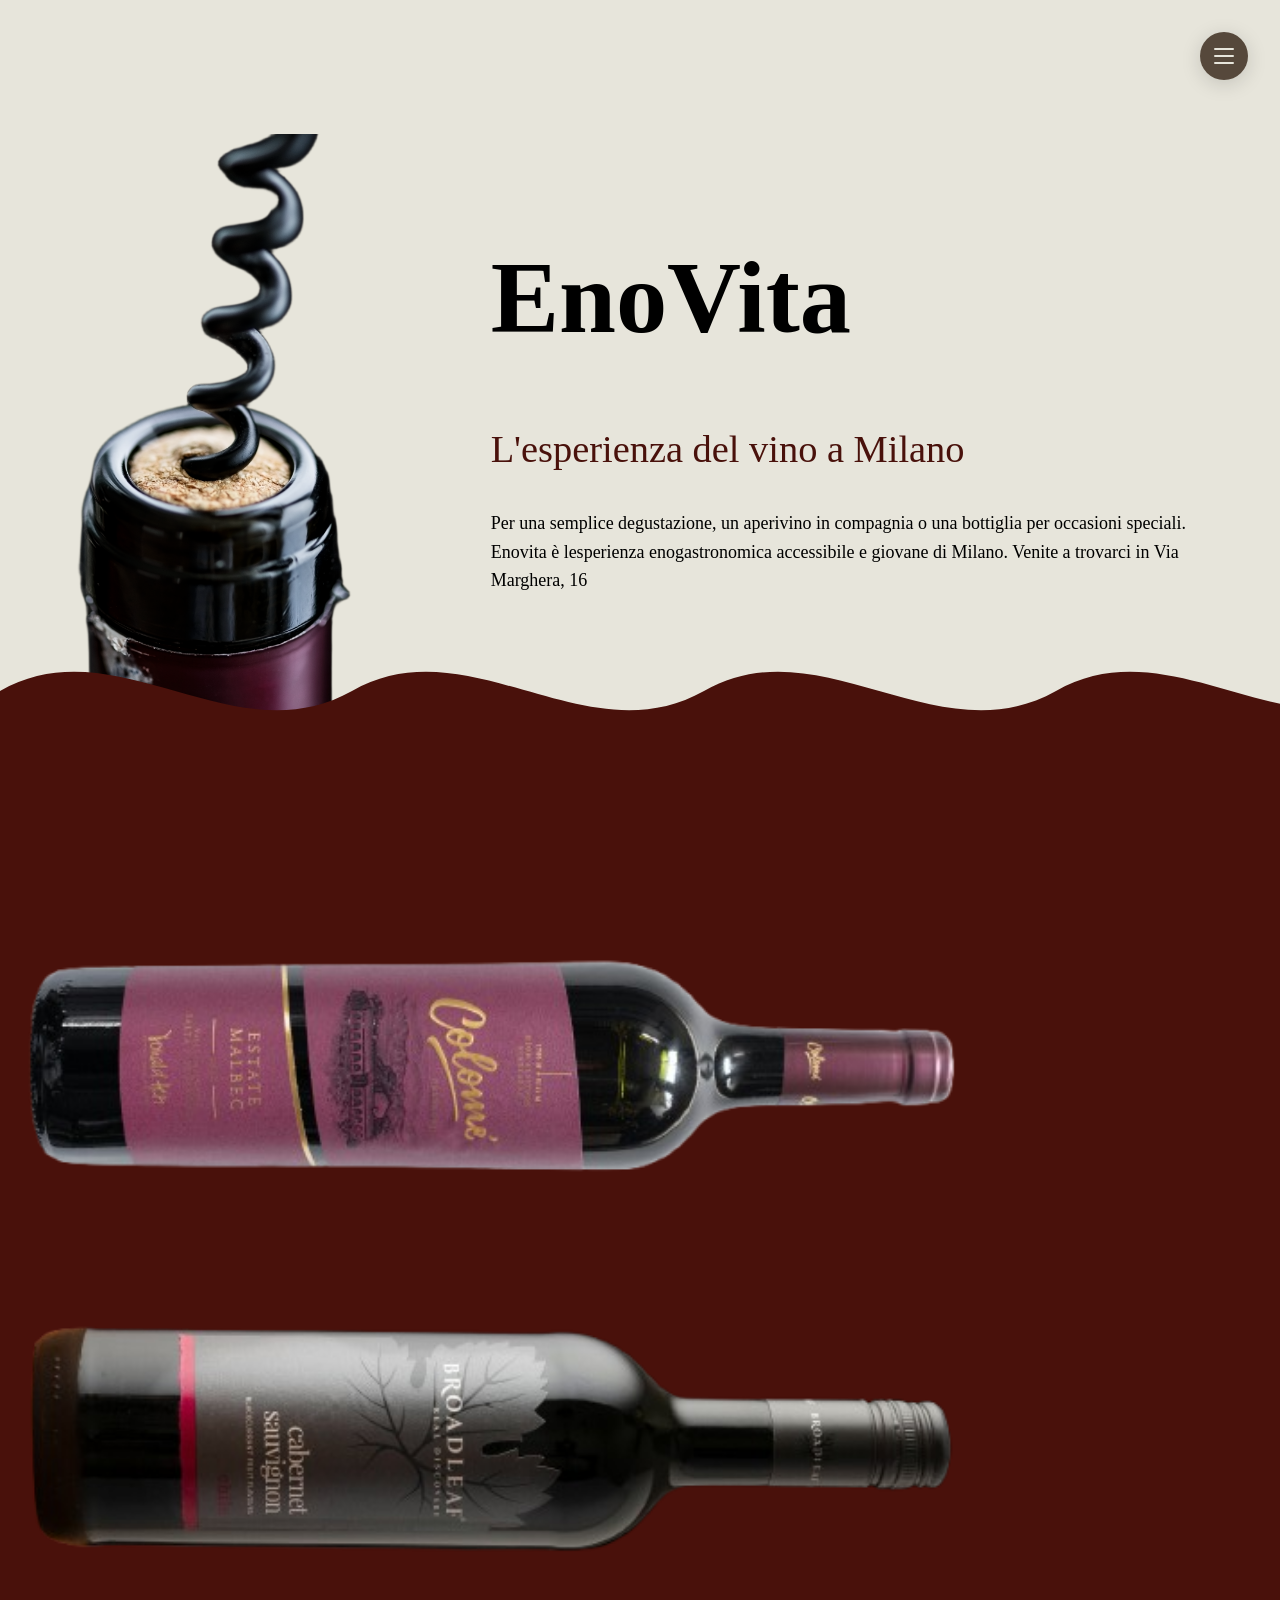
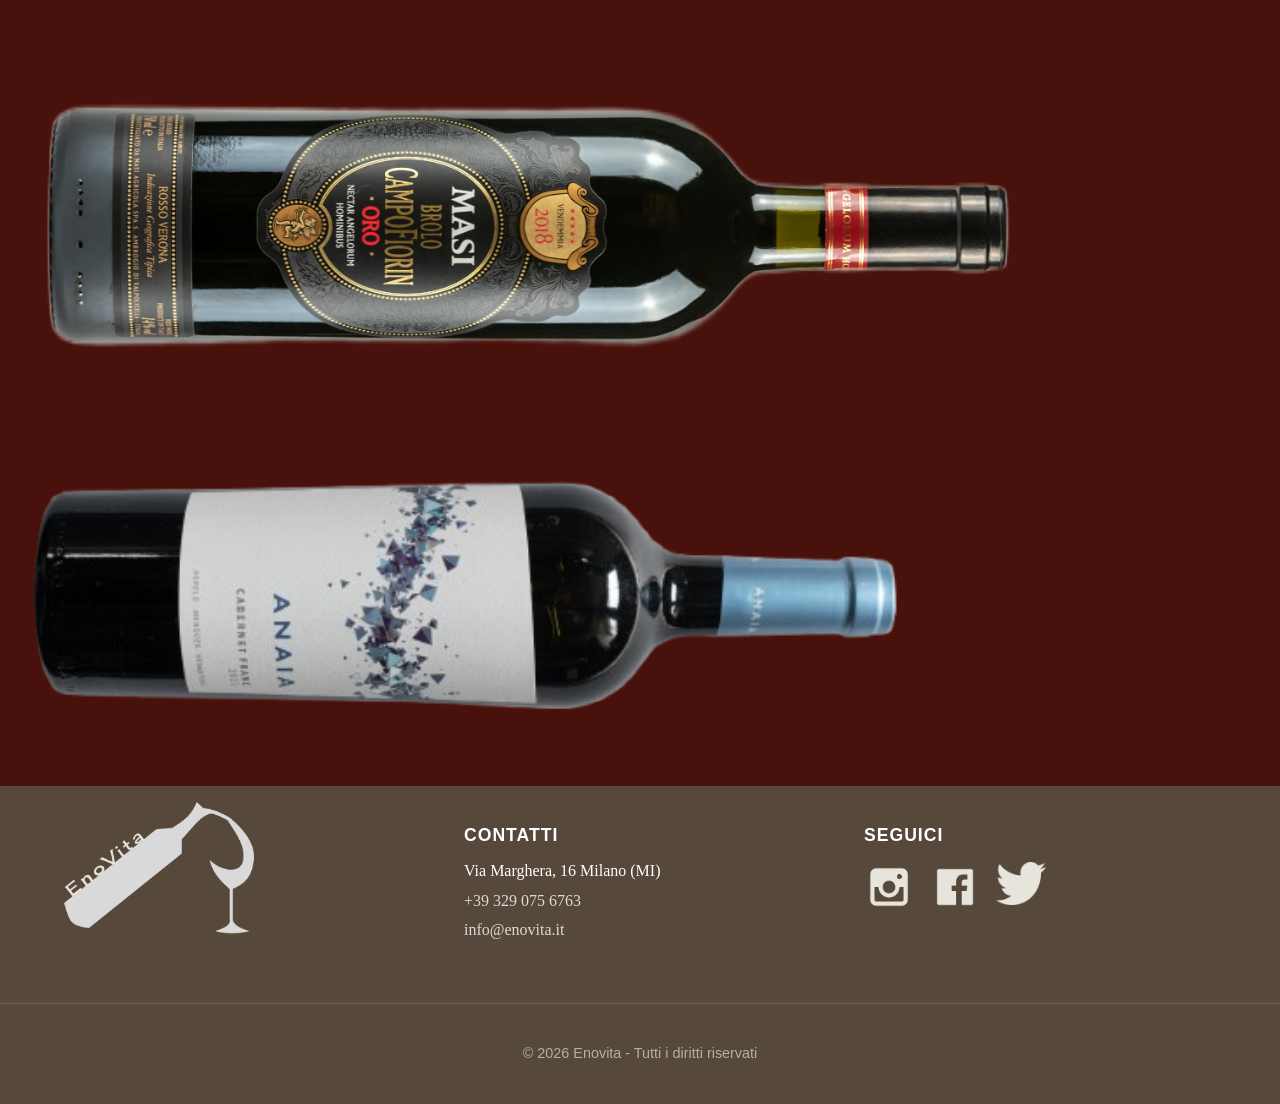
==== Index.html @ 4147557d "Progetto vini primo commit" ====
<!DOCTYPE html>
<html lang="it">   
    <head> 
        <meta charset="UTF-8">
        <meta name= "description" content="Sito Enovita">
        <meta name="viewport" content="width=device-width, initial-scale=1.0">
        <title>Enovita</title>
        <link rel="stylesheet" href="./css/main.css">
        <style>   .hero__content { visibility: visible !important; }
        </style>
    </head>

    <body>
        
            <button class="menu-fab" aria-label="Menu">
                <span></span><span></span><span></span>
            </button>
            <nav class="menu">
                <ul class="menu__list">
                    <li><a href="./menu.html">Menu Completo</a></li>
                    <li><a href="./form.html">Prenotazione</a></li>
                </ul>
            </nav>
        

        <main>

            <section class="hero">
                <div class="hero__image">
                    <img src="./img homepage/img_homepage.png" alt="tappo di bottiglia di vino"
                    loading="lazy" width="800" height="1000">
                </div> 

                <div class="hero__content">
                    <h1>EnoVita</h1>
                    <h2>L'esperienza del vino a Milano</h2>
                    <p>Per una semplice degustazione, un aperivino in compagnia o una 
                        bottiglia per occasioni speciali. Enovita è 
                        lesperienza enogastronomica accessibile e giovane di Milano. Venite a trovarci in Via Marghera, 16 
                    </p>
                </div>
            </section>

            <section class="wine">
                <div class="wine__fill">
                    <div class="wine__liquid">
                        <svg class="wine__wave" viewBox="0 0 1400 60" preserveAspectRatio="none" xmlns="http://www.w3.org/2000/svg">
                            <path d="
                            M0,30
                            C58,10 116,50 175,30
                            C233,10 291,50 350,30
                            C408,10 466,50 525,30
                            C583,10 641,50 700,30
                            C758,10 816,50 875,30
                            C933,10 991,50 1050,30
                            C1108,10 1166,50 1225,30
                            C1283,10 1341,50 1400,30
                            L1400,60 L0,60 Z
                            " fill="#49110B"/>
                        </svg>
                    </div>
                </div>

                <ul class="wine__list">
                    <li class="wine-card">
                        <img src="./img homepage/vino1.png" alt="Colomé Estate Malbec">
                        <div class="wine-card__info">
                            <h2>Colomé Estate Malbec</h2>
                            <p>rosso dagli aromi fruttati, note floreali e un pizzico di spezie. 
                                Perfetto con salumi e formaggi stagionati</p>
                        </div>
                    </li>

                    <li class="wine-card">
                        <img src="./img homepage/vino2.png" alt="Cabarmet Sauvignon">
                        <div class="wine-card__info">
                            <h2>Cabarmet Sauvignon</h2>
                            <p>il classico sapore di frutti neri, sottobasco e tabacco
                                con una nota acerba di cedro e l'abbraccio dolce della vaniglia.
                                Perfetto per ogni tipo di aperivino
                            </p>
                        </div>
                    </li>

                    <li class="wine-card">
                        <img src="./img homepage/vino3.png" alt="Masi Brolo Campofiorini Oro">
                        <div class="wine-card__info">
                           <h2>Masi Brolo Campofiorin Oro</h2>
                            <p> un vino maturo e vellutato, adatto a chi ama
                                le noti dolci di vaniglia e cacao. Le uve Corvina
                                gli donano un profilo vellutato che si sposa
                                con ogni tipo di pasto.
                            </p>
                        </div>
                    </li>

                    <li class="wine-card">
                        <img src="./img homepage/vino4.png" alt="Sauvignon di Anaia">
                        <div class="wine-card__info">
                            <h2>Cabarmet Sauvignon di Anaia</h2>
                            <p>Una variazione del classico rosso fermo, che si distingue
                                per la nota pepata e il volume corposo che rimane
                                a lungo in bocca, accompagnando ogni boccone.
                            </p>
                        </div>
                    </li>
                </ul>
            </section>
        </main>
        
        <footer class="footer">

        <div class="footer__container">

        <!-- Logo + descrizione -->
            <div class="footer__brand">
                <img src="./img footer/logo_Eno.png" alt="Enovita logo">
            </div>

        <!-- Contatti -->
            <div class="footer__contacts">
                <h4>Contatti</h4>
                <ul>
                    <li>Via Marghera, 16 Milano (MI)</li>
                    <li><a href="tel:+393290756763">+39 329 075 6763</a></li>
                    <li><a href="mailto:info@enovita.it">info@enovita.it</a></li>
                </ul>
            </div>

        <!-- Social -->
            <div class="footer__social">
                <h4>Seguici</h4>
                <div class="social__icons">
                    <a href="#"><img src="./img footer/Insta_icon.png" alt="Instagram"></a>
                    <a href="#"><img src="./img footer/Facebook_icon.png" alt="Facebook"></a>
                    <a href="#"><img src="./img footer/twitter_icon.png" alt="Twitter"></a>
                </div>
            </div>

        </div>

        <div class="footer__bottom">
            <p>© 2026 Enovita - Tutti i diritti riservati</p>
        </div>

        </footer>
            <script>
            document.addEventListener('DOMContentLoaded', () => {

            const heroRef = document.querySelector(".hero");
            const liquid  = document.querySelector(".wine__liquid");
            const fab     = document.querySelector('.menu-fab');
            const nav     = document.querySelector('.menu');

            console.log('JS caricato', liquid, heroRef); // ← aggiungi qui


            // Onda vino
            window.addEventListener("scroll", () => {
                const rect = heroRef.getBoundingClientRect();
                const windowHeight = window.innerHeight;
                const isMobile = window.innerWidth <= 768;

                let clamped;
                if (isMobile) {
                    const progress = -rect.top / 1000;
                    clamped = Math.max(0, Math.min(1, progress));
                } else {
                    const start = windowHeight * 0.5;
                    const end = -rect.height;
                    const progress = (start - rect.top) / (start - end);
                    clamped = Math.max(0, Math.min(1, progress));
                }

                if (isMobile) {
                    const minPx = 80;
                    const maxPx = 300;
                    const liqPx = minPx + (clamped * (maxPx - minPx));
                    liquid.style.height = Math.min(liqPx, maxPx) + "px";
                } else {
                    liquid.style.height = Math.min(Math.max(clamped * 300, 20), 300) + "%";
                }

                liquid.style.zIndex = "300";
                            
            });

            
        
            fab.addEventListener('click', (e) => {
                if (!isDragging) {
                    e.stopPropagation();
                    const isOpen = nav.classList.toggle('menu--open');
                    fab.classList.toggle('is-open', isOpen);
                }
            });

            document.addEventListener('click', (e) => {
                if (!nav.contains(e.target) && !fab.contains(e.target)) {
                    nav.classList.remove('menu--open');
                    fab.classList.remove('is-open');
                }
            });

            let isDragging = false;
            let startX, startY, startLeft, startTop;

            fab.addEventListener('mousedown', (e) => {
                isDragging = false;
                startX = e.clientX;
                startY = e.clientY;
                const rect = fab.getBoundingClientRect();
                startLeft = rect.left;
                startTop = rect.top;

                const onMouseMove = (e) => {
                    const dx = e.clientX - startX;
                    const dy = e.clientY - startY;

                    if (Math.abs(dx) > 4 || Math.abs(dy) > 4) {
                        isDragging = true;
                    }

                    if (isDragging) {
                        fab.style.left = startLeft + dx + 'px';
                        fab.style.top  = startTop  + dy + 'px';
                        fab.style.right = 'auto';
                    }
                };

                const onMouseUp = () => {
                    document.removeEventListener('mousemove', onMouseMove);
                    document.removeEventListener('mouseup', onMouseUp);
                    setTimeout(() => { isDragging = false; }, 10);
                };

                document.addEventListener('mousemove', onMouseMove);
                document.addEventListener('mouseup', onMouseUp);
            });

        });
        </script>
    </body>
</html>
---- css/main.css ----
:root {
  /* COLORI */
  --wine-red:#49110B;
  --beige-bg:#E7E5DB;
  --green-dark:#56483B;
  --black:#191A1E;
  --white: #FDFCF8;
  --beige-dark: #D4D2C8;
  /*TIPOGRAFIA*/
  --font-primary: 'Montserrat', sans-serif;
  --font-secondary: 'Arimo', sans-serif;
  --font-size-base:32px;
  --font-size-h1:120px;
  --font-size-h2:48px;
  /* SPACING */
  --space-xs: 0.25rem;
  --space-sm: 0.5rem;
  --space-md: 1rem;
  --space-lg: 2rem;
  --space-xl: 4rem;
  /* ANIMAZIONE */
  --ease-standard: cubic-bezier(0.4, 0, 0.2, 1);
  --ease-fluid: cubic-bezier(0.65, 0, 0.35, 1);
  --duration-fast: 0.2s;
  --duration-medium: 0.4s;
  --duration-slow: 0.8s;
  /*ANIMAZIONE ONDA VINO*/
  --wave-height:30px;
  --wave-speed:6s;
  --liquid-shift:10px;
  /* Z-INDEX  */
  --z-base: 1;
  --z-header: 10;
  --z-menu: 20;
  --z-overlay: 30;
  --z-modal: 40; }

.header {
  position: fixed;
  top: 0;
  width: 100%;
  padding: var(--space-md) var(--space-lg);
  background: var(--beige-bg);
  display: flex;
  justify-content: space-between;
  align-items: center;
  z-index: var(--z-header);
  overflow: visible; }
  .header__brand {
    font-family: var(--font-primary);
    font-size: 1.5rem; }
  .header__menu {
    background: var(--wine-red);
    border: none;
    cursor: pointer;
    position: relative;
    z-index: 50; }
    .header__menu span {
      display: block;
      width: 24px;
      height: 2px;
      background: var(--beige-bg);
      margin: 5px 0; }

.home-btn {
  position: fixed;
  top: 1.5rem;
  right: 1.5rem;
  z-index: 100;
  width: 44px;
  height: 44px;
  border-radius: 50%;
  background: var(--beige-bg);
  border: 1.5px solid rgba(0, 0, 0, 0.1);
  display: flex;
  align-items: center;
  justify-content: center;
  box-shadow: 0 2px 12px rgba(0, 0, 0, 0.1);
  text-decoration: none;
  transition: transform var(--duration-medium) var(--ease-standard); }
  .home-btn:hover {
    transform: scale(1.08);
    box-shadow: 0 4px 20px rgba(0, 0, 0, 0.15); }
  .home-btn svg {
    width: 18px;
    height: 18px;
    fill: var(--black); }

.hero {
  position: relative;
  z-index: -1;
  overflow: visible;
  display: grid;
  grid-template-columns: 1fr 2fr;
  min-height: calc(100vh - 80px);
  background: var(--beige-bg);
  padding-top: 30px;
  align-content: center; }
  .hero__content {
    padding: var(--space-xl);
    display: flex;
    flex-direction: column;
    justify-content: center;
    transform: translateY(-40px); }
  .hero__image {
    overflow: hidden; }
    .hero__image img {
      width: 100%;
      height: 100%;
      object-fit: fill;
      transition: transform var(--duration-slow) var(--ease-fluid); }
    .hero__image:hover img {
      transform: scale(1.05); }
  .hero h1 {
    font-size: clamp(60px, 8vw, 110px);
    line-height: 0.5; }
  .hero h2 {
    font-size: clamp(24px, 3vw, 42px);
    font-weight: 400;
    line-height: 0.5;
    color: var(--wine-red); }
  .hero p {
    font-size: clamp(18px, 1.4vw, 24px);
    max-width: 980px;
    line-height: 1.6; }

@media (max-width: 768px) {
  .hero {
    grid-template-columns: 1fr;
    min-height: auto;
    position: relative; }

  .hero__image {
    position: absolute;
    inset: 0;
    height: 100vh;
    z-index: -5;
    width: 50%;
    filter: blur(7px); }
    .hero__image img {
      width: 100%;
      height: 100%;
      object-fit: cover; }

  .hero__content {
    position: relative;
    z-index: 1;
    text-align: left;
    max-width: 100%;
    padding-left: 45%;
    font-family: var(--secondary-font); }
    .hero__content h1 {
      font-size: clamp(60px, 8vw, 110px);
      line-height: 0.5; }
    .hero__content h2 {
      font-size: clamp(24px, 3vw, 42px);
      font-weight: 400;
      line-height: 1.5;
      color: var(--wine-red); }
    .hero__content p {
      font-size: clamp(18px, 1.4vw, 24px);
      max-width: 980px;
      line-height: 1.6; } }
.menu-fab {
  position: fixed;
  top: 2rem;
  right: 2rem;
  z-index: 1000;
  width: 48px;
  height: 48px;
  border-radius: 50%;
  background: var(--green-dark);
  border: none;
  cursor: grab;
  display: flex;
  flex-direction: column;
  align-items: center;
  justify-content: center;
  gap: 5px;
  box-shadow: 0 4px 20px rgba(0, 0, 0, 0.15);
  transition: box-shadow 0.2s, transform 0.2s;
  user-select: none; }
  .menu-fab:active {
    cursor: grabbing;
    box-shadow: 0 8px 30px rgba(0, 0, 0, 0.2);
    transform: scale(1.08); }
  .menu-fab span {
    display: block;
    width: 20px;
    height: 2px;
    background: var(--beige-bg);
    border-radius: 2px;
    pointer-events: none;
    transition: transform 0.3s, opacity 0.3s; }
  .menu-fab.is-open span:nth-child(1) {
    transform: translateY(7px) rotate(45deg); }
  .menu-fab.is-open span:nth-child(2) {
    opacity: 0; }
  .menu-fab.is-open span:nth-child(3) {
    transform: translateY(-7px) rotate(-45deg); }

.menu {
  position: fixed;
  top: 5rem;
  right: 2rem;
  z-index: 999;
  width: fit-content;
  min-width: 200px;
  background: var(--green-dark);
  border: 1.5px solid rgba(0, 0, 0, 0.08);
  border-radius: 12px;
  box-shadow: 0 8px 32px rgba(0, 0, 0, 0.12);
  padding: var(--space-md);
  opacity: 0;
  pointer-events: none;
  transform: translateY(-8px) scale(0.97);
  transform-origin: top right;
  transition: opacity var(--duration-medium) var(--ease-fluid), transform var(--duration-medium) var(--ease-fluid); }

.menu--open {
  opacity: 1;
  pointer-events: auto;
  transform: translateY(0) scale(1);
  z-index: 999; }

.menu__list {
  list-style: none;
  padding: 0;
  margin: 0;
  display: flex;
  flex-direction: column;
  color: var(--beige-bg);
  gap: 0.25rem; }
  .menu__list li, .menu__list a {
    display: block;
    padding: 0.6rem 0.85rem;
    font-family: var(--font-secondary);
    border-radius: 8px;
    font-size: 0.95rem;
    font-weight: 500;
    color: var(--beige-bg);
    text-decoration: none;
    transition: background var(--duration-fast) var(--ease-standard); }
    .menu__list li:hover, .menu__list a:hover {
      color: var(--wine-red);
      transform: scale(1rem); }

.wine-card {
  position: relative;
  display: flex;
  align-items: center;
  height: 100%;
  gap: var(--space-xl);
  cursor: pointer;
  overflow: hidden; }
  .wine-card img {
    height: 300px;
    width: auto;
    position: relative;
    z-index: 4;
    transform-origin: center;
    transition: transform var(--duration-medium) var(--ease-fluid); }
  .wine-card__info {
    position: absolute;
    left: 20px;
    max-width: 900px;
    opacity: 0;
    transform: translateX(-20px);
    transition: all var(--duration-medium) var(--ease-fluid);
    color: white;
    z-index: 4; }
    .wine-card__info h2 {
      margin-bottom: var(--space-sm);
      font-size: 3rem; }
    .wine-card__info p {
      font-size: 1.5rem;
      line-height: 1;
      width: auto; }
  .wine-card:hover img {
    transform: translateX(900px); }
  .wine-card:hover .wine-card__info {
    opacity: 1;
    transform: translateX(0); }

@media (max-width: 768px) {
  .wine-card__info {
    font-size: small; }
  .wine-card img {
    transform: scale(0.5);
    transform: translateX(-400px); } }
.wine__list {
  list-style: none;
  display: flex;
  flex-direction: column;
  gap: 5rem;
  margin: 0;
  padding: 0; }

.wine {
  position: relative;
  background: var(--wine-red);
  min-height: 100vh;
  overflow: visible;
  padding-top: 4rem;
  padding-bottom: 2rem; }

.wine__fill {
  position: absolute;
  inset: 0;
  z-index: 1;
  pointer-events: none; }

.wine__liquid {
  position: absolute;
  bottom: 0;
  z-index: 0;
  left: 0;
  width: 100%;
  height: 100%;
  min-height: 150px;
  background: var(--wine-red); }

.wine__wave {
  position: absolute;
  bottom: 100%;
  width: 220%;
  height: 200px;
  animation: wave-move var(--wave-speed) linear infinite;
  z-index: 1; }

@keyframes wave-move {
  from {
    transform: translateX(0); }
  to {
    transform: translateX(-45.45%); } }
.wine__list {
  position: relative;
  z-index: 2; }

@media (max-width: 768px) {
  .wine__wave {
    z-index: -1;
    height: 30px; }

  .wine__liquid {
    z-index: -1;
    min-height: 0;
    top: 0; }

  .wine {
    position: relative; } }
.footer {
  background: var(--green-dark);
  color: white;
  padding-top: 1rem; }
  .footer .footer__container {
    display: grid;
    grid-template-columns: repeat(3, 1fr);
    gap: 3rem;
    padding: 0 4rem 3rem 4rem; }
  .footer h4 {
    margin-bottom: 1rem;
    font-size: 1.1rem;
    letter-spacing: 1px;
    text-transform: uppercase;
    font-family: var(--font-secondary); }
  .footer p {
    line-height: 1.6;
    opacity: 0.8;
    font-family: var(--font-secondary); }
  .footer ul {
    list-style: none;
    padding: 0; }
    .footer ul li {
      margin-bottom: 0.7rem; }
    .footer ul a {
      color: white;
      text-decoration: none;
      opacity: 0.8;
      transition: color var(--duration-medium) var(--ease-standard); }
      .footer ul a:hover {
        opacity: 1; }
  .footer .footer__brand img {
    width: 190px;
    margin-bottom: 1rem; }
  .footer .social__icons {
    display: flex;
    gap: 1rem; }
    .footer .social__icons img {
      width: 50px;
      transition: transform var(--duration-medium) var(--ease-standard);
      cursor: pointer; }
      .footer .social__icons img:hover {
        transform: translateY(-4px); }
  .footer .footer__bottom {
    text-align: center;
    padding: 1.5rem 0;
    border-top: 1px solid rgba(255, 255, 255, 0.2);
    font-size: 0.9rem;
    opacity: 0.7; }
  @media (max-width: 768px) {
    .footer .footer__container {
      grid-template-columns: 1fr;
      text-align: center; }
    .footer .social__icons {
      justify-content: center; } }

.social {
  display: flex; }

.page-header {
  padding: 5rem 4rem 2rem;
  text-align: center; }
  .page-header h1 {
    font-family: var(--font-primary);
    font-size: clamp(3rem, 7vw, 6rem);
    font-weight: 300;
    letter-spacing: .02em;
    color: var(--wine-red);
    line-height: 1; }
  .page-header p {
    font-family: var(--font-secondary);
    font-size: .85rem;
    letter-spacing: .12em;
    text-transform: uppercase;
    color: var(--green-dark);
    margin-top: .75rem;
    opacity: .7; }

.home-btn {
  color: var(--green-dark);
  position: fixed;
  align-self: flex-end; }

.menu-section {
  padding: 3rem 0 4rem; }

.section-title {
  font-family: var(--font-primary);
  font-size: clamp(2rem, 4vw, 3.2rem);
  font-weight: 300;
  font-style: italic;
  text-align: center;
  letter-spacing: .01em;
  margin-bottom: 2.5rem;
  color: var(--wine-red); }

.section-desc {
  font-family: var(--font-secondary);
  font-size: clamp(1rem, 2vw, 1.5rem);
  font-style: italic;
  color: var(--black);
  text-align: center;
  margin: 3%; }

.section-divider {
  width: 60px;
  height: 1px;
  background: var(--wine-red);
  opacity: .3;
  margin: 0 auto; }

.carousel-wrapper {
  position: relative;
  display: flex;
  align-items: center;
  justify-content: center;
  gap: 1.5rem;
  padding: 0 2rem; }

.carousel-btn {
  flex-shrink: 0;
  width: 36px;
  height: 36px;
  border-radius: 50%;
  background: var(--wine-red);
  border: none;
  cursor: pointer;
  display: flex;
  align-items: center;
  justify-content: center;
  box-shadow: 0 2px 10px rgba(73, 17, 11, 0.3);
  transition: transform var(--duration-medium) var(--ease-standard); }
  .carousel-btn:hover {
    transform: scale(1.1);
    box-shadow: 0 4px 16px rgba(73, 17, 11, 0.4); }
  .carousel-btn svg {
    width: 14px;
    height: 14px;
    fill: var(--beige-bg); }

.carousel-viewport {
  overflow: hidden;
  width: min(1000px, calc(100vw - 160px)); }

.carousel-track {
  display: flex;
  gap: 2rem;
  transition: transform 0.5s var(--ease-fluid);
  will-change: transform; }

.carousel-item {
  flex-shrink: 0;
  display: flex;
  flex-direction: column;
  align-items: center;
  gap: .75rem;
  cursor: pointer; }

.circle-wrap {
  position: relative;
  width: 500px;
  height: 500px;
  border-radius: 50%;
  overflow: hidden;
  background: var(--beige-dark);
  box-shadow: 0 4px 20px rgba(0, 0, 0, 0.1);
  transition: transform var(--duration-medium) var(--ease-standard); }
  .circle-wrap:hover {
    transform: scale(1.05);
    box-shadow: 0 8px 32px rgba(0, 0, 0, 0.18); }
  .circle-wrap img {
    width: 100%;
    height: 100%;
    object-fit: cover;
    display: block;
    transition: transform var(--duration-slow) var(--ease-fluid); }
  .circle-wrap:hover img {
    transform: scale(1.08); }

.item-name {
  font-size: .75rem;
  font-weight: 500;
  letter-spacing: .08em;
  text-transform: uppercase;
  color: var(--green-dark);
  text-align: center;
  max-width: 160px; }

.overlay {
  position: fixed;
  inset: 0;
  z-index: 200;
  display: flex;
  align-items: center;
  justify-content: center;
  padding: 2rem;
  background: rgba(25, 26, 30, 0);
  pointer-events: none;
  transition: background var(--duration-medium); }
  .overlay.active {
    background: rgba(25, 26, 30, 0.55);
    pointer-events: auto; }

.overlay-card {
  background: var(--beige-bg);
  border-radius: 20px;
  padding: 2.5rem;
  max-width: 420px;
  width: 100%;
  display: flex;
  flex-direction: column;
  align-items: center;
  gap: 1.25rem;
  box-shadow: 0 24px 80px rgba(0, 0, 0, 0.2);
  transform: scale(0.92) translateY(16px);
  opacity: 0;
  transition: transform var(--duration-medium) var(--ease-fluid), opacity var(--duration-medium); }
  .overlay.active .overlay-card {
    transform: scale(1) translateY(0);
    opacity: 1; }

.overlay-img {
  width: 140px;
  height: 140px;
  border-radius: 50%;
  object-fit: cover;
  background: var(--beige-dark); }

.overlay-name {
  font-family: var(--font-secondary);
  font-size: 4rem;
  font-weight: 400;
  text-align: center;
  line-height: 1.2;
  color: var(--black); }

.overlay-desc {
  font-size: 1.8rem;
  font-family: var(--font-secondary);
  line-height: 1.7;
  text-align: center;
  color: var(--green-dark);
  max-width: 320px; }

.overlay-price {
  font-family: var(--font-secondary);
  font-size: 3rem;
  font-weight: 300;
  color: var(--wine-red);
  letter-spacing: .02em; }

.overlay-close {
  position: absolute;
  top: 1.25rem;
  right: 1.25rem;
  width: 32px;
  height: 32px;
  border-radius: 50%;
  background: var(--beige-bg);
  border: none;
  cursor: pointer;
  display: flex;
  align-items: center;
  justify-content: center;
  font-size: 1rem;
  color: var(--black);
  transition: background var(--duration-fast), transform var(--duration-fast); }
  .overlay-close:hover {
    background: var(--beige-dark);
    transform: rotate(90deg); }

.page {
  display: grid;
  grid-template-columns: 1fr 1fr;
  min-height: 100vh; }

.panel-left {
  background: var(--wine-red);
  display: flex;
  flex-direction: column;
  justify-content: center;
  padding: 6rem 4rem;
  position: relative;
  overflow: hidden; }
  .panel-left::before {
    content: '';
    position: absolute;
    width: 500px;
    height: 500px;
    border-radius: 50%;
    border: 1px solid rgba(231, 229, 219, 0.08);
    top: -100px;
    left: -150px;
    pointer-events: none; }
  .panel-left::after {
    content: '';
    position: absolute;
    width: 300px;
    height: 300px;
    border-radius: 50%;
    border: 1px solid rgba(231, 229, 219, 0.06);
    bottom: -50px;
    right: -80px;
    pointer-events: none; }
  .panel-left__label {
    font-size: .7rem;
    letter-spacing: .18em;
    text-transform: uppercase;
    color: rgba(231, 229, 219, 0.5);
    margin-bottom: 1.5rem; }
  .panel-left h1 {
    font-family: var(--font-primary);
    font-size: clamp(4rem, 5vw, 5rem);
    font-weight: 300;
    line-height: 1.05;
    color: var(--beige-bg);
    margin-bottom: 1.5rem; }
    .panel-left h1 em {
      font-style: italic;
      font-weight: 300;
      display: block; }
  .panel-left p {
    font-family: var(--font-secondary);
    font-size: 2rem;
    line-height: 1.8;
    color: rgba(231, 229, 219, 0.65);
    max-width: 80%;
    margin-bottom: 3rem; }

.info-list {
  list-style: none;
  display: flex;
  flex-direction: column;
  gap: 1rem; }
  .info-list li {
    display: flex;
    align-items: center;
    gap: .75rem;
    font-size: 1rem;
    color: rgba(231, 229, 219, 0.7); }
    .info-list li::before {
      content: '';
      width: 6px;
      height: 6px;
      border-radius: 50%;
      background: rgba(231, 229, 219, 0.3);
      flex-shrink: 0; }

.panel-right {
  background: var(--white);
  display: flex;
  flex-direction: column;
  justify-content: center;
  padding: 6rem 4rem; }

.form-title {
  font-family: var(--font-secondary);
  font-size: 1.6rem;
  font-weight: 400;
  color: var(--black);
  margin-bottom: 2.5rem;
  padding-bottom: 1rem;
  border-bottom: 1px solid var(--beige-dark); }

.reservation-form {
  display: flex;
  flex-direction: column;
  gap: 1.25rem; }

.form-row {
  display: grid;
  grid-template-columns: 1fr 1fr;
  gap: 1rem;
  max-width: 70%; }

.field {
  display: flex;
  flex-direction: column;
  gap: .4rem; }
  .field label {
    font-size: .68rem;
    font-weight: 500;
    letter-spacing: .1em;
    text-transform: uppercase;
    color: var(--green-dark); }
  .field input,
  .field select,
  .field textarea {
    background: var(--beige-bg);
    border: 1.5px solid transparent;
    border-radius: 8px;
    padding: .8rem 1rem;
    font-family: var(--font-secondary);
    font-size: .875rem;
    color: var(--black);
    outline: none;
    width: 80%;
    appearance: none;
    -webkit-appearance: none;
    transition: border-color var(--duration-medium) var(--ease-standard); }
    .field input::placeholder,
    .field select::placeholder,
    .field textarea::placeholder {
      color: rgba(25, 26, 30, 0.3); }
    .field input:focus,
    .field select:focus,
    .field textarea:focus {
      border-color: var(--wine-red);
      background: var(--white); }
    .field input:valid:not(:placeholder-shown),
    .field select:valid:not(:placeholder-shown),
    .field textarea:valid:not(:placeholder-shown) {
      border-color: rgba(73, 17, 11, 0.2); }
  .field textarea {
    resize: vertical;
    min-height: 80px; }

.select-wrap {
  position: relative; }
  .select-wrap::after {
    content: '';
    position: absolute;
    right: 1rem;
    top: 50%;
    transform: translateY(-50%);
    width: 0;
    height: 0;
    border-left: 4px solid transparent;
    border-right: 4px solid transparent;
    border-top: 5px solid var(--green-dark);
    pointer-events: none; }

.submit-btn {
  margin-top: .5rem;
  padding: 1rem 2rem;
  background: var(--wine-red);
  color: var(--beige-bg);
  border: none;
  border-radius: 8px;
  font-family: var(--font-primary);
  font-size: .8rem;
  font-weight: 500;
  letter-spacing: .1em;
  text-transform: uppercase;
  cursor: pointer;
  display: flex;
  align-items: center;
  justify-content: center;
  gap: .6rem;
  transition: background var(--duration-medium) var(--ease-standard); }
  .submit-btn:hover {
    background: var(--green-dark);
    transform: translateY(-1px);
    box-shadow: 0 4px 20px rgba(73, 17, 11, 0.25); }
  .submit-btn:active {
    transform: translateY(0); }
  .submit-btn svg {
    width: 16px;
    height: 16px;
    fill: currentColor;
    transition: transform var(--duration-medium) var(--ease-standard); }
  .submit-btn:hover svg {
    transform: translateX(3px); }

.success-msg {
  display: none;
  flex-direction: column;
  align-items: center;
  text-align: center;
  gap: 1rem;
  padding: 2rem; }
  .success-msg.visible {
    display: flex; }
  .success-msg h2 {
    font-family: var(--font-primary);
    font-size: 4rem;
    font-weight: 400;
    color: var(--black); }
  .success-msg p {
    font-family: var(--font-secondary);
    font-size: 2rem;
    color: var(--green-dark);
    line-height: 1.7;
    max-width: 280px; }

.success-icon {
  width: 56px;
  height: 56px;
  border-radius: 50%;
  background: var(--beige-bg);
  display: flex;
  align-items: center;
  justify-content: center; }
  .success-icon svg {
    width: 24px;
    height: 24px;
    fill: var(--wine-red); }

.privacy-note {
  font-size: .72rem;
  color: rgba(25, 26, 30, 0.4);
  line-height: 1.6;
  margin-top: -.25rem; }

@media (max-width: 768px) {
  .page {
    grid-template-columns: 1fr; }

  .panel-left {
    padding: 4rem 2rem 3rem;
    min-height: auto; }

  .panel-right {
    padding: 3rem 2rem 4rem; }

  .form-row {
    grid-template-columns: 1fr; } }
body {
  background-color: var(--beige-bg);
  overflow-x: hidden;
  margin: 0;
  padding: 0; }

/*# sourceMappingURL=main.css.map */
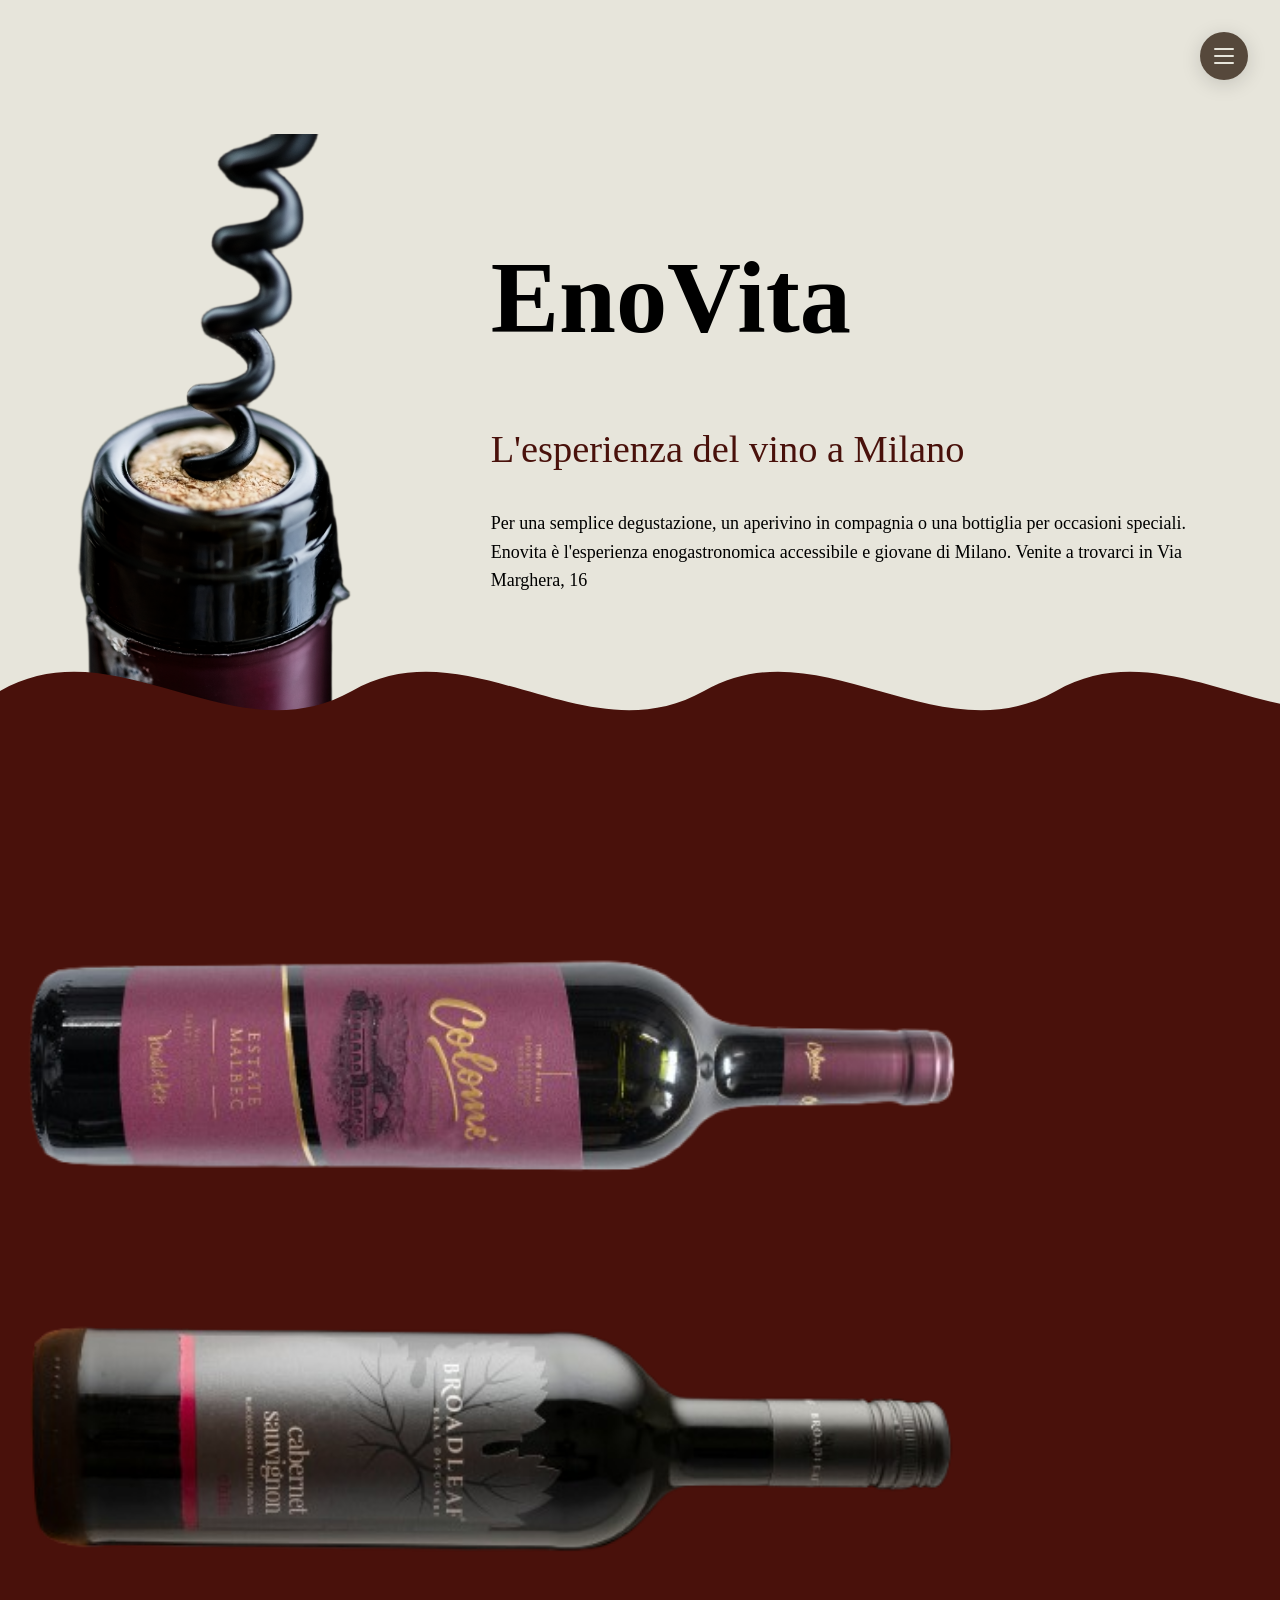
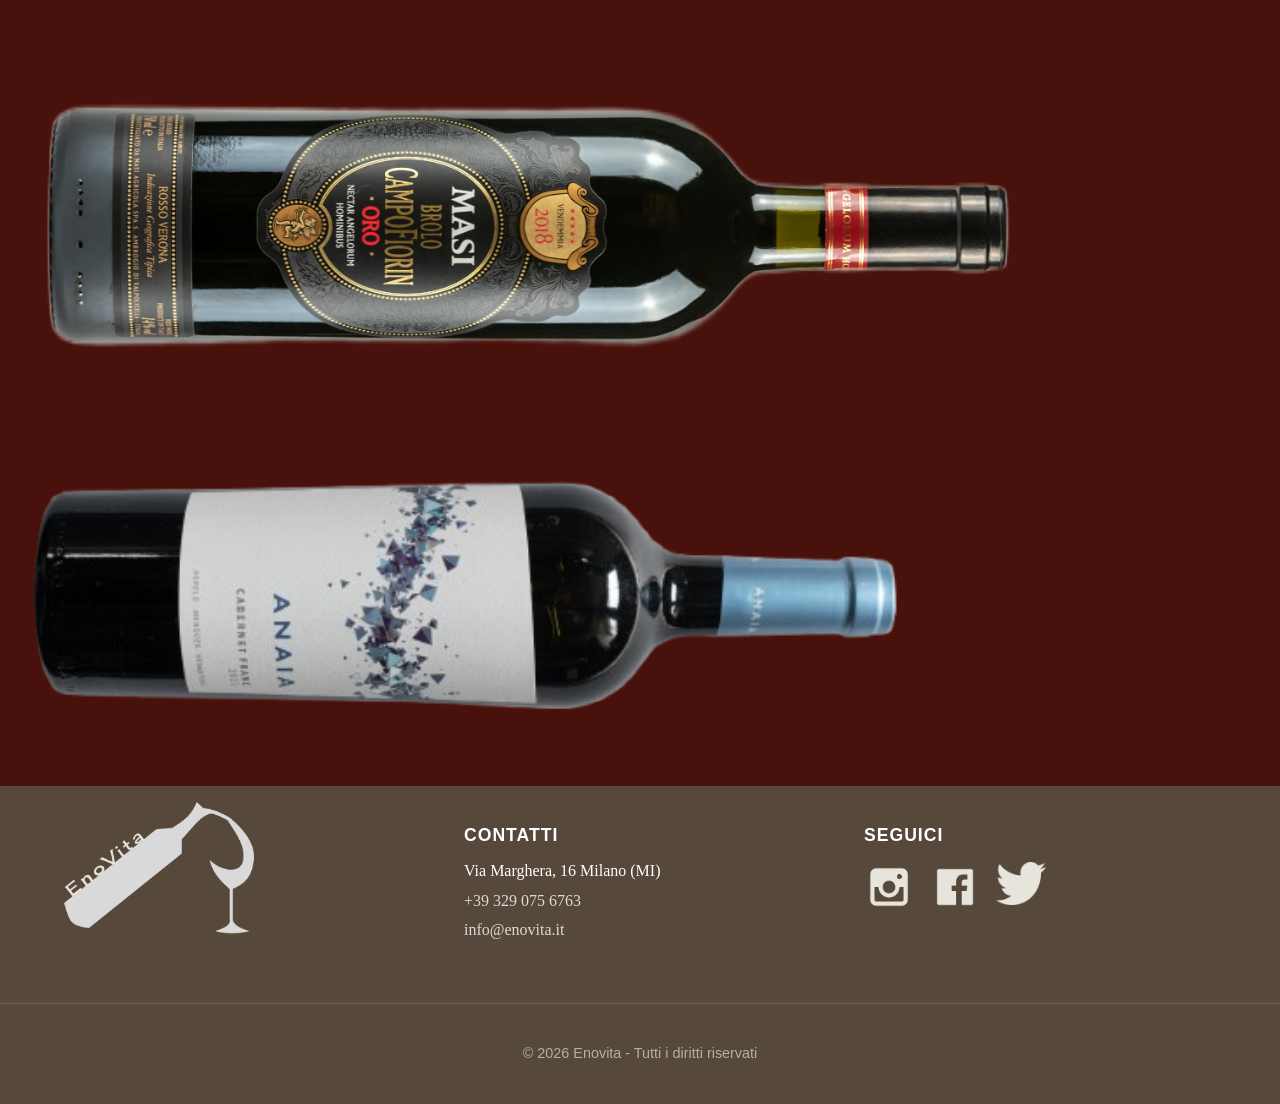
==== commit 2f823068: "Index.html" ====
--- a/Index.html
+++ b/Index.html
@@ -36,7 +36,7 @@
                     <h2>L'esperienza del vino a Milano</h2>
                     <p>Per una semplice degustazione, un aperivino in compagnia o una 
                         bottiglia per occasioni speciali. Enovita è 
-                        lesperienza enogastronomica accessibile e giovane di Milano. Venite a trovarci in Via Marghera, 16 
+                        l'esperienza enogastronomica accessibile e giovane di Milano. Venite a trovarci in Via Marghera, 16 
                     </p>
                 </div>
             </section>
@@ -112,12 +112,10 @@
 
         <div class="footer__container">
 
-        <!-- Logo + descrizione -->
             <div class="footer__brand">
                 <img src="./img footer/logo_Eno.png" alt="Enovita logo">
             </div>
 
-        <!-- Contatti -->
             <div class="footer__contacts">
                 <h4>Contatti</h4>
                 <ul>
@@ -127,7 +125,6 @@
                 </ul>
             </div>
 
-        <!-- Social -->
             <div class="footer__social">
                 <h4>Seguici</h4>
                 <div class="social__icons">
@@ -152,10 +149,9 @@
             const fab     = document.querySelector('.menu-fab');
             const nav     = document.querySelector('.menu');
 
-            console.log('JS caricato', liquid, heroRef); // ← aggiungi qui
-
-
-            // Onda vino
+            console.log('JS caricato', liquid, heroRef); 
+
+
             window.addEventListener("scroll", () => {
                 const rect = heroRef.getBoundingClientRect();
                 const windowHeight = window.innerHeight;
@@ -241,4 +237,6 @@
         });
         </script>
     </body>
-</html>+
+</html>
+
